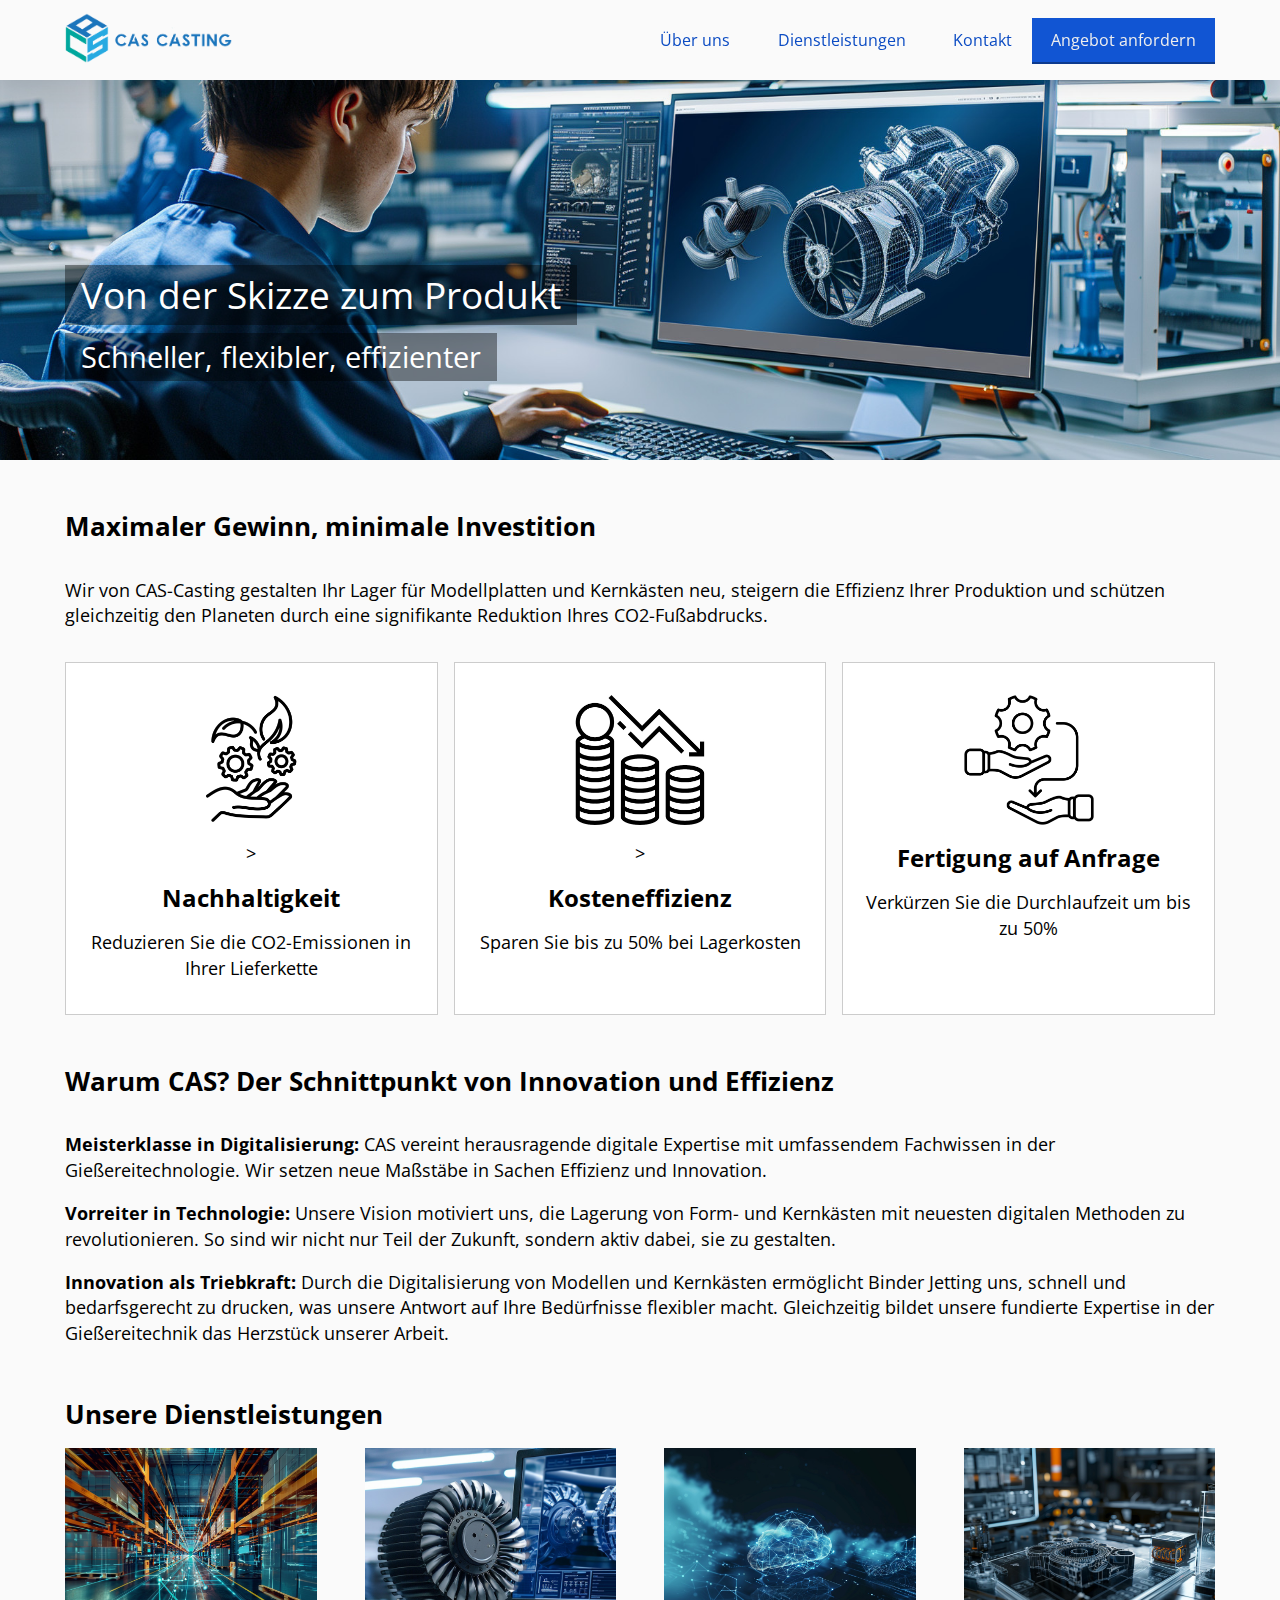
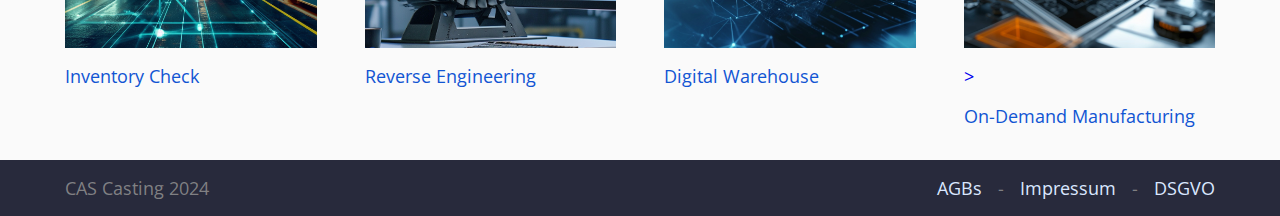
==== index.html @ ad03a225 "> entfernt, burger for mobile" ====
<!DOCTYPE html>
<html lang="de">

<head>

    <!-- SEO Optimierung-->

    <meta charset="UTF-8">
    <meta name="viewport" content="width=device-width, initial-scale=1.0">
    <title>CAS Casting: Digitale Gießerei & Konstruktionslösungen</title>
    <meta name="description"
        content="Revolutionieren Sie mit CAS Casting Ihre Produktion durch 3D-Sanddruck und Rapid Prototyping für effizientere und nachhaltigere Prozesse.">
    <meta name="keywords"
        content="Gießereikonstruktion, Prototypenguss, 3D-Sanddruck, Reverse Engineering, Rapid Prototyping, Formkasten, Kernkasten, nachhaltige Produktion, Effizienzsteigerung, CO2-Reduktion, Lageroptimierung, digitale Gießereilösungen, On-Demand Fertigung, additive Fertigung">
    <meta property="og:type" content="website">
    <meta property="og:url" content="https://www.cascasting.com">
    <meta property="og:title" content="CAS Casting: Revolutionieren Sie Ihre Produktionsprozesse">
    <meta property="og:description"
        content="Mit CAS Casting zur effizienteren und nachhaltigeren Produktion: Spezialisiert auf Gießereikonstruktion, Prototypenguss, 3D-Sanddruck und Reverse Engineering.">
    <meta property="og:image" content="https://cascasting.com/images/Startseite_komprimiert.jpg"
        alt="Ingenieur an einem Computer, der ein 3D-CAD-Modell eines Maschinenteils auf einem Bildschirm bearbeitet.">


    <!-- Weitere Meta-Tags und Links können hier eingefügt werden -->

    <meta charset="utf-8">
    <meta name="viewport" content="width=device-width, initial-scale=1">
    <link href="style.css" rel="stylesheet">
    <link href="https://fonts.googleapis.com/css?family=Open+Sans" rel="stylesheet">
    <script src="app.js"></script>
    <script src="https://www.google.com/recaptcha/api.js" async defer></script>
    <title>CAS Casting</title>
    <!-- Twitter card -->
    <meta content="@cascasting" name="twitter:creator">
    <meta content="@cascasting" name="twitter:site">
    <meta content="summary_large_image" name="twitter:card">
    <meta content="CAS Casting" name="twitter:title">
    <meta content="Von der Skizze zum Produkt - Schneller, flexibler, effizienter" name="twitter:description">
    <meta content="Von der Skizze zum Produkt - Schneller, flexibler, effizienter" name="twitter:image:alt">
    <meta content="/images/logo_nebeinander.png" alt="Logo von CAS Casting" name="twitter:image">
    <!-- Facebook card -->
    <meta content="/" property="og:url" />
    <meta content="website" property="og:type" />
    <meta content="CAS Casting" property="og:title" />
    <meta content="Von der Skizze zum Produkt - Schneller, flexibler, effizienter" property="og:description">
    <meta content="/images/logo_nebeinander.png" alt="Logo von CAS Casting" property="og:image" />
    <!-- Favicon -->
    <meta name="application-name" content="https://cascasting.com/">
    <meta name="mobile-web-app-capable" content="yes">
    <meta name="apple-mobile-web-app-capable" content="yes">
    <meta name="apple-mobile-web-app-title" content="https://cascasting.com/">
    <meta name="msapplication-TileColor" content="#ffffff">
    <meta name="theme-color" content="#ffffff">
    <meta name="apple-mobile-web-app-status-bar-style" content="#ffffff">
    <meta name="msapplication-config" content="favicon/browserconfig.xml?v=240316072026">
    <link rel="apple-touch-icon" sizes="57x57" href="favicon/apple-touch-icon-57x57.png?v=240316072026">
    <link rel="apple-touch-icon" sizes="60x60" href="favicon/apple-touch-icon-60x60.png?v=240316072026">
    <link rel="apple-touch-icon" sizes="72x72" href="favicon/apple-touch-icon-72x72.png?v=240316072026">
    <link rel="apple-touch-icon" sizes="76x76" href="favicon/apple-touch-icon-76x76.png?v=240316072026">
    <link rel="apple-touch-icon" sizes="114x114" href="favicon/apple-touch-icon-114x114.png?v=240316072026">
    <link rel="apple-touch-icon" sizes="120x120" href="favicon/apple-touch-icon-120x120.png?v=240316072026">
    <link rel="apple-touch-icon" sizes="144x144" href="favicon/apple-touch-icon-144x144.png?v=240316072026">
    <link rel="apple-touch-icon" sizes="152x152" href="favicon/apple-touch-icon-152x152.png?v=240316072026">
    <link rel="apple-touch-icon" sizes="180x180" href="favicon/apple-touch-icon-180x180.png?v=240316072026">
    <link rel="icon" type="image/png" href="favicon/android-chrome-36x36.png?v=240316072026" sizes="36x36">
    <link rel="icon" type="image/png" href="favicon/android-chrome-48x48.png?v=240316072026" sizes="48x48">
    <link rel="icon" type="image/png" href="favicon/android-chrome-72x72.png?v=240316072026" sizes="72x72">
    <link rel="icon" type="image/png" href="favicon/android-chrome-96x96.png?v=240316072026" sizes="96x96">
    <link rel="icon" type="image/png" href="favicon/android-chrome-144x144.png?v=240316072026" sizes="144x144">
    <link rel="icon" type="image/png" href="favicon/android-chrome-192x192.png?v=240316072026" sizes="192x192">
    <link rel="icon" type="image/png" href="favicon/favicon-16x16.png?v=240316072026" sizes="16x16">
    <link rel="icon" type="image/png" href="favicon/favicon-32x32.png?v=240316072026" sizes="32x32">
    <link rel="icon" type="image/png" href="favicon/favicon-96x96.png?v=240316072026" sizes="96x96">
    <link rel="shortcut icon" type="image/x-icon" href="favicon/favicon.ico?v=240316072026">
    <meta name="msapplication-TileImage" content="favicon/mstile-150x150.png?v=240316072026">
    <meta name="msapplication-square70x70logo" content="favicon/mstile-70x70.png?v=240316072026">
    <meta name="msapplication-square150x150logo" content="favicon/mstile-150x150.png?v=240316072026">
    <meta name="msapplication-wide310x150logo" content="favicon/mstile-310x150.png?v=240316072026">
    <meta name="msapplication-square310x310logo" content="favicon/mstile-310x310.png?v=240316072026">
    <link href="favicon/apple-touch-startup-image-320x460.png?v=240316072026"
        media="(device-width: 320px) and (device-height: 480px) and (-webkit-device-pixel-ratio: 1)"
        rel="apple-touch-startup-image">
    <link href="favicon/apple-touch-startup-image-640x920.png?v=240316072026"
        media="(device-width: 320px) and (device-height: 480px) and (-webkit-device-pixel-ratio: 2)"
        rel="apple-touch-startup-image">
    <link href="favicon/apple-touch-startup-image-640x1096.png?v=240316072026"
        media="(device-width: 320px) and (device-height: 568px) and (-webkit-device-pixel-ratio: 2)"
        rel="apple-touch-startup-image">
    <link href="favicon/apple-touch-startup-image-748x1024.png?v=240316072026"
        media="(device-width: 768px) and (device-height: 1024px) and (-webkit-device-pixel-ratio: 1) and (orientation: landscape)"
        rel="apple-touch-startup-image">
    <link href="favicon/apple-touch-startup-image-750x1024.png?v=240316072026" media="" rel="apple-touch-startup-image">
    <link href="favicon/apple-touch-startup-image-750x1294.png?v=240316072026"
        media="(device-width: 375px) and (device-height: 667px) and (-webkit-device-pixel-ratio: 2)"
        rel="apple-touch-startup-image">
    <link href="favicon/apple-touch-startup-image-768x1004.png?v=240316072026"
        media="(device-width: 768px) and (device-height: 1024px) and (-webkit-device-pixel-ratio: 1) and (orientation: portrait)"
        rel="apple-touch-startup-image">
    <link href="favicon/apple-touch-startup-image-1182x2208.png?v=240316072026"
        media="(device-width: 414px) and (device-height: 736px) and (-webkit-device-pixel-ratio: 3) and (orientation: landscape)"
        rel="apple-touch-startup-image">
    <link href="favicon/apple-touch-startup-image-1242x2148.png?v=240316072026"
        media="(device-width: 414px) and (device-height: 736px) and (-webkit-device-pixel-ratio: 3) and (orientation: portrait)"
        rel="apple-touch-startup-image">
    <link href="favicon/apple-touch-startup-image-1496x2048.png?v=240316072026"
        media="(device-width: 768px) and (device-height: 1024px) and (-webkit-device-pixel-ratio: 2) and (orientation: landscape)"
        rel="apple-touch-startup-image">
    <link href="favicon/apple-touch-startup-image-1536x2008.png?v=240316072026"
        media="(device-width: 768px) and (device-height: 1024px) and (-webkit-device-pixel-ratio: 2) and (orientation: portrait)"
        rel="apple-touch-startup-image">
    <link rel="manifest" href="favicon/manifest.json?v=240316072026" />


</head>

<body>

    <div class="topbar">
        <div class="navbar container">
            <a href="#start"><img src="images/logo_nebeinander.png" alt="Logo von CAS Casting" height="50" /></a>
            <div class="space"></div>
            <div class="desktop">
                <a href="#about">Über uns</a>
                <div class="dropdown-container">
                    <a href="#dienstleistungen">Dienstleistungen</a>
                    <div style="position: relative; width: 0; height: 0">
                        <div class="dropdown-content">
                            <a href="#supply-chain">Inventory Check</a>
                            <a href="#reverse-engineering">Reverse Engineering</a>
                            <a href="#warehouse">Digital Warehouse</a>
                            <a href="#ondemand">On Demand</a>
                            <a href="#service">Service</a>
                        </div>
                    </div>
                </div>
                <a href="#contact">Kontakt</a>
                <a href="#quote" class="inverse">Angebot anfordern</a>
            </div>
            <img id="navtoggle" src="images/menu.png" alt="Burger für Mobil">
        </div>
    </div>

    <div class="mobile open">
        <a href="#supply-chain">Inventory Check</a>
        <a href="#reverse-engineering">Reverse Engineering</a>
        <a href="#warehouse">Warehouse</a>
        <a href="#ondemand">On Demand</a>
        <a href="#service">Service</a>
        <a href="#about">Über uns</a>
        <a href="#contact">Kontakt</a>
        <a href="#quote">Angebot anfordern</a>
    </div>

    <div id="content"></div>

    <template id="start">

        <div class="header">
            <img src="images/Startseite_komprimiert.jpg"
                alt="Ingenieur an einem Computer, der ein 3D-CAD-Modell eines Maschinenteils auf einem Bildschirm bearbeitet.">
            <div class="headertext container">
                <div class="large">Von der Skizze zum Produkt</div>
                <div class="small">Schneller, flexibler, effizienter</div>
            </div>
        </div>

        <div class="content container">
            <h2>Maximaler Gewinn, minimale Investition</h2>

            <p>Wir von CAS-Casting gestalten Ihr Lager für Modellplatten und Kernkästen neu, steigern die Effizienz
                Ihrer Produktion und schützen gleichzeitig den Planeten durch eine signifikante Reduktion Ihres
                CO2-Fußabdrucks.</p>

            <div class="areas">
                <div>
                    <img src="images/nachhaltige-entwicklung.png"
                        alt="Icon für Nachhaltigkeit, Reduktion der CO2-Emissionen."> >
                    <div>Nachhaltigkeit</div>
                    <p>Reduzieren Sie die CO2-Emissionen in Ihrer Lieferkette</p>
                </div>
                <div>
                    <img src="images/die-ermassigung_komprimiert.jpg"
                        alt="Icon mit Münzstapeln und einem abwärtsgerichteten Pfeil, repräsentiert finanziellen Rückgang oder Kostenreduktion.">
                    >
                    <div>Kosteneffizienz</div>
                    <p>Sparen Sie bis zu 50% bei Lagerkosten</p>
                </div>
                <div>
                    <img src="images/teilen.png" alt="Icon für Fertigung auf Anfrage, 3D-Sanddruck.">
                    <div>Fertigung auf Anfrage</div>
                    <p>Verkürzen Sie die Durchlaufzeit um bis zu 50%</p>
                </div>
            </div>

            <h2>Warum CAS? Der Schnittpunkt von Innovation und Effizienz</h2>

            <p><b>Meisterklasse in Digitalisierung:</b> CAS vereint herausragende digitale Expertise mit umfassendem
                Fachwissen in der Gießereitechnologie. Wir setzen neue Maßstäbe in Sachen Effizienz und Innovation.</p>
            <p><b>Vorreiter in Technologie:</b> Unsere Vision motiviert uns, die Lagerung von Form- und Kernkästen mit
                neuesten digitalen Methoden zu revolutionieren. So sind wir nicht nur Teil der Zukunft, sondern aktiv
                dabei, sie zu gestalten.</p>
            <p><b>Innovation als Triebkraft:</b> Durch die Digitalisierung von Modellen und Kernkästen ermöglicht Binder
                Jetting uns, schnell und bedarfsgerecht zu drucken, was unsere Antwort auf Ihre Bedürfnisse flexibler
                macht. Gleichzeitig bildet unsere fundierte Expertise in der Gießereitechnik das Herzstück unserer
                Arbeit.
            </p>

            <h2>Unsere Dienstleistungen</h2>

            <div class="blocks">
                <a href="#supply-chain">
                    <img src="images/supplychain_komprimiert.jpg"
                        alt="Moderne Lagerhalle mit digitalen Netzwerkeffekten, die schnelle und effiziente Logistikprozesse darstellen.">
                    <div>Inventory Check</div>
                </a>
                <a href="#reverse-engineering">
                    <img src="images/REVERSEENGINEERING_komprimiert.jpg"
                        alt="Reverse Engineering, Ingenieur analysiert ein komplexes 3D-Modell eines Turbinenmotors auf einem Computerbildschirm.">
                    <div>Reverse Engineering</div>
                </a>
                <a href="#warehouse">
                    <img src="images/digitalwarehouse_komprimiert.jpg"
                        alt="Stilisierte Darstellung einer Cloud-Computing-Struktur mit digitalen Knotenpunkten und Verbindungen auf einem dunklen Hintergrund.">
                    <div>Digital Warehouse</div>
                </a>
                <a href="#ondemand">
                    <img src="images/ondemand-komprimiert.jpg"
                        alt="on demand, detaillierte 3D-Konstruktion von Maschinenteilen."> >
                    <div>On-Demand Manufacturing</div>
                </a>
            </div>
        </div>
    </template>

    <template id="supply-chain">
        <div class="header">
            <img src="images/supplychain_komprimiert.jpg"
                alt="Moderne Lagerhalle mit digitalen Netzwerkeffekten, die schnelle und effiziente Logistikprozesse darstellen.">
            >
            <div class="headertext container">
                <div class="large">Inventory Check</div>
                <div class="small">Reduzieren Sie Lagerkosten mit Digital Casting</div>
            </div>
        </div>

        <div class="content container sidepanel">
            <main>
                <h2>Bestandsaufnahme mit CAS Casting</h2>

                <p>
                    Beginnen Sie mit CAS Casting und machen Sie Ihr Lager mit einer gründlichen Prüfung von
                    Modellplatten und Kernkästen effizienter. Schauen Sie sich den Zustand Ihres Lagers an und finden
                    Sie heraus, welche Modellplatten wirklich gebraucht werden. Modelle, die selten bis nie genutzt
                    werden, sind ideal für die Digitalisierung. So sparen wir Lagerplatz, indem wir diese Informationen
                    digital abspeichern. Mit diesem Ansatz nutzen Sie Ihren Lagerraum optimal: Physischer Platz bleibt
                    für häufig genutzte Modelle, während alles andere digital verfügbar ist.
                </p>

                <p>Unsere Dienstleistungen beinhalten die Durchführung von Pilotprojekten zur Förderung der
                    Digitalisierung
                    und additiven Fertigung, technische Bewertungen und Wirtschaftlichkeitsanalysen von Ersatzteilen.
                    Entdecken Sie die Vorteile:</p>

                <ul>
                    <li><b>Effizienzsteigerung</b>: Optimieren Sie Ihre Lagerhaltung und reduzieren Sie Kosten.</li>
                    <li><b>Kostensenkung</b>: Erhalten Sie präzise Kontrolle über Bestände und Ressourcen.</li>
                    <li><b>Schnellere Markteinführung</b>: Profitieren Sie von bedarfsorientierter Produktion.</li>
                    <li><b>Informierte Entscheidungen</b>: Nutzen Sie eine solide Datengrundlage für Ihre Strategie.
                    </li>
                    <li><b>Höhere Produktqualität</b>: Verbessern Sie Ihre Produktionsverfahren.</li>
                    <li><b>Mehr Flexibilität</b>: Reagieren Sie effektiv auf Marktveränderungen.</li>
                    <li><b>Nachhaltigkeit</b>: Führen Sie Ihr Geschäft ressourceneffizienter.</li>
                </ul>

                <p>Mit CAS Casting an Ihrer Seite sind Sie bestens gerüstet, um Ihre Produktionsprozesse zu
                    modernisieren
                    und für die Herausforderungen der Zukunft vorbereitet zu sein.</p>
            </main>
            <aside>
                <h3>Unsere Dienstleistungen</h3>
                <div class="sidelinks">
                    <a href="#supply-chain">Inventory Check</a>
                    <a href="#reverse-engineering">Reverse Engineering</a>
                    <a href="#warehouse">Digital Warehouse</a>
                    <a href="#ondemand">On Demand Manufacturing</a>
                    <a href="#service">Service</a>
                </div>
            </aside>
        </div>
    </template>

    <template id="reverse-engineering">
        <div class="header">
            <img src="images/REVERSEENGINEERING_komprimiert.jpg"
                alt="Reverse Engineering, Ingenieur analysiert ein komplexes 3D-Modell eines Turbinenmotors auf einem Computerbildschirm.">
            >
            <div class="headertext container">
                <div class="large">Reverse Engineering</div>
                <div class="small">Revolution im Guss: Wo Innovation Form annimmt</div>
            </div>
        </div>

        <div class="content container sidepanel">
            <main>
                <h2>Rapid Prototyping und Reverse Engineering</h2>

                <p>Bei CAS Casting beschleunigen wir Ihre Produktentwicklung mit Rapid Prototyping. Unsere
                    fortschrittlichen
                    3D-Drucktechnologien verwandeln Ihre Ideen schnell in präzise Prototypen, um Designanpassungen zu
                    beschleunigen und Produkte schneller zur Marktreife zu bringen. Profitieren Sie von:</p>

                <ul>
                    <li><b>Schneller Umsetzung von 2D-Entwürfen in 3D-Modelle</b></li>
                    <li><b>Effizienter Designoptimierung durch schnelle Anpassungen</b></li>
                    <li><b>Kostensenkungen und verkürzten Entwicklungszyklen</b></li>
                </ul>

                <p>Mit unserem Reverse Engineering-Service digitalisieren und optimieren wir Ihre bestehenden Teile, um
                    deren Leistung zu verbessern. Wir erstellen digitale Zwillinge durch 3D-Scans und führen
                    Ingenieuranalysen durch, um die Produktqualität zu erhöhen. Unsere Services umfassen:</p>

                <ul>
                    <li><b>Digitale Rekonstruktion physischer Teile für Analyse und Produktion</b></li>
                    <li><b>Verbesserung mechanischer und funktioneller Eigenschaften Ihrer Produkte</b></li>
                </ul>

                <p>Neu integriert bei CAS Casting: Gießgerechte Konstruktion. Optimieren Sie Ihre Produkte für den
                    Gießprozess, um Material- und Produktionskosten zu senken und die Fertigungseffizienz zu steigern.
                    Unsere Expertise garantiert:</p>

                <ul>
                    <li><b>Designanpassungen für optimierte Gießbarkeit</b></li>
                    <li><b>Reduzierte Fehlerquoten und verbesserte Produktqualität</b></li>
                </ul>

                <p>CAS Casting vereint Rapid Prototyping, Reverse Engineering und gießgerechte Konstruktion, um Ihre
                    Entwicklungs- und Fertigungsprozesse zu optimieren. Wir unterstützen eine nachhaltigere Produktion
                    durch
                    Material- und Energieeinsparungen. Lassen Sie uns Ihre Produktentwicklung in die Zukunft führen.</p>
            </main>
            <aside>
                <h3>Unsere Dienstleistungen</h3>
                <div class="sidelinks">
                    <a href="#supply-chain">Inventory Check</a>
                    <a href="#reverse-engineering">Reverse Engineering</a>
                    <a href="#warehouse">Digital Warehouse</a>
                    <a href="#ondemand">On Demand Manufacturing</a>
                    <a href="#service">Service</a>
                </div>
            </aside>
        </div>
    </template>

    <template id="warehouse">
        <div class="header">
            <img src="images/digitalwarehouse_komprimiert.jpg"
                alt="Stilisierte Darstellung einer Cloud-Computing-Struktur mit digitalen Knotenpunkten und Verbindungen auf einem dunklen Hintergrund.">
            >
            <div class="headertext container">
                <div class="large">Digital Warehouse</div>
                <div class="small">Von Tradition zu Innovation</div>
            </div>
        </div>

        <div class="content container sidepanel">
            <main>
                <h2>Ihr digitales Lager mit CAS Casting: Einfach, sicher, zukunftsorientiert</h2>

                <p>Entdecken Sie das <b>Digital Warehouse</b> von CAS Casting - Ihr Schlüssel zu einem effizienten und
                    flexiblen
                    Ersatzteillager. Mit unserem digitalen Lager verwahren wir Ihre Daten und Dateien sicher und bieten
                    Ihnen sofortigen Zugriff auf alle Ihre Ersatzteile mit nur einem Klick. Bauen Sie Ihr digitales
                    Inventar
                    mit exakten 3D-Modellen jedes druckbaren Ersatzteils auf und seien Sie bereit für die Zukunft.
                </p>

                <h3>Reagieren Sie flexibel auf Marktveränderungen</h3>

                <p>Mit CAS Casting's digitalen Lagerlösungen passen Sie sich nahtlos an Marktveränderungen und
                    Kundenbedürfnisse an. Die Integration von Additiver Fertigung ermöglicht es Ihnen, Ersatzteile
                    bedarfsgerecht zu produzieren, wodurch Sie die Effizienz Ihres Supply-Chain-Managements steigern und
                    die
                    herkömmlichen Herausforderungen physischer Lager - wie hohe Kosten und Komplexität - überwinden.</p>

                <h3>Vorteile des digitalen Warehousing:</h3>

                <ul>
                    <li><b>Reduzierung physischer Lagerflächen</b>: Sparen Sie Platz und Kosten.</li>
                    <li><b>Vermeidung von Teilveralterung und Abfall</b>: Steigern Sie Ihre Effizienz und
                        Nachhaltigkeit.
                    </li>
                    <li><b>Kosten- und Zeitersparnis</b>: Beschleunigen Sie Ihre Lieferprozesse.</li>
                </ul>

                <p>Durch die Minimierung Ihrer Kohlenstoffemissionen trägt das digitale Warehousing von CAS Casting
                    nicht
                    nur zur Effizienzsteigerung bei, sondern unterstützt auch aktiv die Nachhaltigkeitsziele Ihres
                    Unternehmens. Machen Sie den Schritt in eine effiziente, flexible und umweltfreundliche Zukunft mit
                    CAS
                    Casting.</p>
            </main>
            <aside>
                <h3>Unsere Dienstleistungen</h3>
                <div class="sidelinks">
                    <a href="#supply-chain">Inventory Check</a>
                    <a href="#reverse-engineering">Reverse Engineering</a>
                    <a href="#warehouse">Digital Warehouse</a>
                    <a href="#ondemand">On Demand Manufacturing</a>
                    <a href="#service">Service</a>
                </div>
            </aside>
        </div>
    </template>

    <template id="ondemand">
        <div class="header">
            <img src="images/ondemand-komprimiert.jpg"
                alt="on demand, detaillierte 3D-Konstruktion von Maschinenteilen."> >
            <div class="headertext container">
                <div class="large">On Demand Manufacturing</div>
                <div class="small">Gieß die Zukunft neu - mit Digital Casting an Ihrer Seite</div>
            </div>
        </div>

        <div class="content container sidepanel">
            <main>
                <h2>On-Demand Fertigung: Ihre agile Produktionslösung mit CAS Casting</h2>

                <p>Mit CAS Casting erleben Sie, wie additive Fertigung <i>(engl.: additive manufacturing, AM) </i>
                    Herstellung individueller Lösungen direkt aus digitalen 3D-Modellen revolutioniert. Diese
                    Technologie minimiert Lagerkosten und Materialabfall, indem genau nach Bedarf produziert wird. AM
                    ermöglicht nicht nur die schnelle Entwicklung von Prototypen, sondern auch die Umsetzung komplexer
                    Designs, die mit traditionellen Methoden nicht möglich wären. Zudem fördert die lokale Produktion
                    eine schnelle Markteinführung und unterstützt die Reduzierung des CO2-Fußabdrucks.</p>

                <h3>Erweitern Sie Ihre Möglichkeiten mit 3D-Sanddruck (Binder Jetting)</h3>

                <p>Nutzen Sie 3D-Sanddruck für noch mehr Flexibilität und Präzision in der Herstellung von Gussformen
                    und
                    Kernstücken. Diese Technologien bieten herausragende Möglichkeiten für die Produktion komplexer
                    Designs
                    ohne die Einschränkungen konventioneller Verfahren.</p>

                <h3>Optimieren Sie Ihre Produktion mit digitaler Präzision</h3>

                <p>Profitieren Sie von unserem digitalen Lager, um Ihre Designs sicher zu speichern und nur bei Bedarf
                    zu
                    produzieren. Unser Expertenteam unterstützt Sie von der Konzeption bis zum fertigen Produkt, wobei
                    unsere Plattform und unser Produktionsnetzwerk eine effiziente und umweltschonende Herstellung
                    gewährleisten.</p>

                <p>CAS Casting bringt Ihre Produktion mit On-Demand Fertigung und 3D-Sanddruck auf das nächste Level.
                    Treiben Sie Ihr Unternehmen voran mit unserer Expertise in effizienter und nachhaltiger Fertigung.
                </p>
            </main>
            <aside>
                <h3>Unsere Dienstleistungen</h3>
                <div class="sidelinks">
                    <a href="#supply-chain">Inventory Check</a>
                    <a href="#reverse-engineering">Reverse Engineering</a>
                    <a href="#warehouse">Digital Warehouse</a>
                    <a href="#ondemand">On Demand Manufacturing</a>
                    <a href="#service">Service</a>
                </div>
            </aside>
        </div>
    </template>

    <template id="service">
        <div class="header">
            <img src="images/ondemand-komprimiert.jpg"
                alt="on demand, detaillierte 3D-Konstruktion von Maschinenteilen."> >
            <div class="headertext container">
                <div class="large">Service</div>
                <div class="small">Gieß die Zukunft neu - mit Digital Casting an Ihrer Seite</div>
            </div>
        </div>

        <div class="content container sidepanel">
            <main>
                <h2>Service: Beschleunigen Sie Ihre Produktentwicklung mit CAS Casting</h2>

                <p>Nutzen Sie die fortschrittlichen Prototypenguss-Services von CAS Casting, um Ihre Produktentwicklung
                    zu revolutionieren. Unser umfassendes Angebot umfasst gießgerechte Konstruktion, 3D-Druck mit Binder
                    Jetting, Guss in allen Metallen sowie präzise Nachbearbeitung. Profitieren Sie von schnelleren
                    Entwicklungszeiten und der Möglichkeit, komplexe Designs effizient und kosteneffektiv zu
                    realisieren. Mit unserer Expertise in der additiven Fertigung und starken Partnerschaften bieten wir
                    Qualität und Flexibilität für Ihre spezifischen Bedürfnisse. Starten Sie mit CAS Casting in eine
                    neue Ära der Produktentwicklung.
                </p>

                <h2>Effiziente Gussteilbeschaffung mit CAS Casting</h2>

                <p>CAS Casting optimiert Ihre Gussteilbeschaffung mit maßgeschneiderten Lösungen und modernster
                    Technologie. Durch die Zusammenarbeit mit führenden Partnergießereien bieten wir eine schnelle und
                    flexible Produktion von Gussteilen in allen Metallen. Wir begleiten Sie von der Konzeption bis zum
                    fertigen Teil, garantieren höchste Qualität und Effizienz. Vertrauen Sie auf unsere Expertise für
                    eine reibungslose Beschaffung.
                </p>

            </main>
            <aside>
                <h3>Unsere Dienstleistungen</h3>
                <div class="sidelinks">
                    <a href="#supply-chain">Inventory Check</a>
                    <a href="#reverse-engineering">Reverse Engineering</a>
                    <a href="#warehouse">Digital Warehouse</a>
                    <a href="#ondemand">On Demand Manufacturing</a>
                    <a href="#service">Service</a>
                </div>
            </aside>
        </div>
    </template>

    <template id="about">
        <div class="header">
            <img src="images/back1_komprimiert.jpg"
                alt="Eine Reihe von detailliert dargestellten Maschinenteilen und technischen Zeichnungen, die auf einer hellen Oberfläche verteilt sind.">
            <div class="headertext container">
                <div class="large">Über uns</div>
                <div class="small">Gemeinsam für eine erfolgreiche Gießereiindustrie</div>
            </div>
        </div>

        <div class="content container">

            <h2>Willkommen bei CAS Casting</h2>

            <h3>Ihr Partner für digitale Gießerei- und Konstruktionslösungen</h3>

            <p>Bei CAS Casting kombinieren wir bewährte Traditionen mit modernsten Technologien, um Ihre
                Produktionsprozesse zu revolutionieren. Entdecken Sie, wie unsere innovativen Dienstleistungen wie
                Reverse Engineering, Digital Warehouse und On-Demand Manufacturing Ihr Unternehmen zukunftsfähig machen.
            </p>

            <h3>Innovation und Effizienz</h3>

            <p>Dank unserer tiefgehenden Gießerei Branchenkenntnisse bieten wir maßgeschneiderte Lösungen, die auf Ihre
                spezifischen Bedürfnisse zugeschnitten sind. Wir verbessern und sichern Ihre Fertigungsprozesse für die
                Zukunft, maximieren Ihre Produktionseffizienz und verkürzen Fertigungszeiten deutlich.</p>

            <h3>Flexibilität in einem dynamischen Markt</h3>

            <p>Die schnelle Anpassung an Marktveränderungen ist entscheidend. CAS Casting hilft Ihnen dabei, durch den
                Einsatz fortschrittlicher Technologien Ihre Lagerhaltung zu optimieren und flexibel auf Marktbedürfnisse
                zu reagieren.</p>

            <h3>Unser Engagement</h3>

            <p>Ihre Zufriedenheit steht bei uns an erster Stelle. Wir arbeiten eng mit Ihnen zusammen, um die
                Erwartungen
                mit unserem erfahrenen Team von Ingenieuren und Technologieexperten zu übertreffen.</p>

            <h3>Zusammen in die Zukunft</h3>

            <p>Kontaktieren Sie CAS Casting, um zu erfahren, wie wir Ihre Produktionsprozesse transformieren können. Wir
                sind bereit, mit Ihnen die Herausforderungen von morgen anzugehen und gemeinsam eine erfolgreiche
                Zukunft zu gestalten.</p>
        </div>
    </template>

    <template id="terms">
        <div class="header">
            <img src="images/impressum_komprimiert.jpg"
                alt="Computerbildschirm mit technischen Zeichnungen in einer industriellen Werkstattumgebung mit sichtbaren Werkzeugen und Ausrüstungen.">
            >
        </div>

        <div class="content container">
            <h2>Allgemeine Geschäftsbedingungen</h2>

            <h3>Haftungshinweis</h3>

            <p>Trotz sorgfältiger inhaltlicher Kontrolle übernehme ich keine Haftung für die Inhalte externer Links. Für
                den Inhalt der verlinkten Seiten sind ausschließlich deren Betreiber verantwortlich.</p>

            <h3>Urheberrechte</h3>

            <p>
                Die Inhalte der Website unterliegen dem Urheberrecht und dürfen nicht ohne vorherige schriftliche
                Zustimmung
                weder als Ganzes noch in Teilen verbreitet, verändert oder kopiert werden. Die auf dieser Website
                eingebundenen Bilder dürfen nicht ohne vorherige schriftliche Zustimmung verwendet werden. Kopien oder
                Downloads sind nur für den privaten, nicht kommerziellen Gebrauch gestattet. Auf der Website enthaltene
                Bilder oder Inhalte unterliegen teilweise den Urheberrechten Dritter. Diese werden beachtet. Sofern Sie
                trotzdem auf eine Urheberrechtsverletzung aufmerksam werden, bitte wir um eine entsprechende Info. Wir
                werden diese umgehend prüfen und die Inhalte entfernen.</p>
        </div>
    </template>

    <template id="imprint">
        <div class="header">
            <img src="images/impressum_komprimiert.jpg"
                alt="Computerbildschirm mit technischen Zeichnungen in einer industriellen Werkstattumgebung mit sichtbaren Werkzeugen und Ausrüstungen.">
            >
        </div>

        <div class="content container">
            <h2>Impressum</h2>

            <p>CAS Casting UG (haftungsbeschränkt)<br>
                Kirchplatz 5<br>
                86937 Scheuring<br>
                Tel: <img src="images/telefonnummer.png" style="height: 1.3rem;"><br>
                E-Mail: <img src="images/Email_zugeschnitten.png" style="height: 1.3rem;"><br>
                Geschäftsführer: Eray Atak, Simon Sperber<br>
                UstID: - beantragt -<br>
                Handelsregister-Nummer: HRB 39695<br>
                Gericht: Amtsgericht Augsburg</p>


            <h3>Haftungshinweis</h3>

            <p>Trotz sorgfältiger inhaltlicher Kontrolle übernehme ich keine Haftung für die Inhalte externer Links. Für
                den Inhalt der verlinkten Seiten sind ausschließlich deren Betreiber verantwortlich.</p>

            <h3>Urheberrechte</h3>

            <p>
                Die Inhalte der Website unterliegen dem Urheberrecht und dürfen nicht ohne vorherige schriftliche
                Zustimmung
                weder als Ganzes noch in Teilen verbreitet, verändert oder kopiert werden. Die auf dieser Website
                eingebundenen Bilder dürfen nicht ohne vorherige schriftliche Zustimmung verwendet werden. Kopien oder
                Downloads sind nur für den privaten, nicht kommerziellen Gebrauch gestattet. Auf der Website enthaltene
                Bilder oder Inhalte unterliegen teilweise den Urheberrechten Dritter. Diese werden beachtet. Sofern Sie
                trotzdem auf eine Urheberrechtsverletzung aufmerksam werden, bitte wir um eine entsprechende Info. Wir
                werden diese umgehend prüfen und die Inhalte entfernen.</p>

            <p>Fotoquellen: midjourney.com</p>
        </div>
    </template>

    <template id="data-protection">
        <div class="header">
            <img src="images/datenschutz_komprimiert.jpg"
                alt="Digitales Schloss mit Cyber-Code-Struktur im Vordergrund und Serverraum im Hintergrund, symbolisiert Cyber-Sicherheit und Datenverschlüsselung.">
            >
        </div>

        <div class="content container">
            <h2>Datenschutz</h2>
            <div class="elementor-widget-container">
                <p>Verantwortlicher für die Datenverarbeitung ist: CAS Casting UG (haftungsbeschränkt), Kirchplatz 5,
                    86937 Scheuring, E-Mail: <img src="images/Email_zugeschnitten.png" style="height: 1.4rem;">,
                    Geschäftsführer: Eray Atak,
                    Simon Sperber.</p>
                <p>Wir freuen uns über Ihr Interesse an unserem Online-Shop. Der Schutz Ihrer Privatsphäre ist für uns
                    sehr wichtig. Nachstehend informieren wir Sie ausführlich über den Umgang mit Ihren Daten.</p>
                <p><b>1. Zugriffsdaten und Hosting</b><br>Sie können unsere Webseiten besuchen, ohne Angaben
                    zu Ihrer Person zu machen. Bei jedem Aufruf einer Webseite speichert der Webserver lediglich
                    automatisch ein sogenanntes Server-Logfile, das z.B. den Namen der angeforderten Datei, Ihre
                    IP-Adresse, Datum und Uhrzeit des Abrufs, übertragene Datenmenge und den anfragenden Provider
                    (Zugriffsdaten) enthält und den Abruf dokumentiert. Diese Zugriffsdaten werden ausschließlich zum
                    Zwecke der Sicherstellung eines störungsfreien Betriebs der Seite sowie der Verbesserung unseres
                    Angebots ausgewertet. Dies dient der Wahrung unserer im Rahmen einer Interessensabwägung
                    überwiegenden berechtigten Interessen an einer korrekten Darstellung unseres Angebots gemäß Art. 6
                    Abs. 1 S. 1 lit. f DSGVO. Alle Zugriffsdaten werden spätestens einen Monat nach Ende Ihres
                    Seitenbesuchs gelöscht.</p>
                <p><b>Hosting</b><br>Die Dienste zum Hosting und zur Darstellung der Webseite werden teilweise
                    durch unsere Dienstleister im Rahmen einer Verarbeitung in unserem Auftrag erbracht. Soweit im
                    Rahmen der vorliegenden Datenschutzerklärung nichts anderes erläutert wird, werden alle
                    Zugriffsdaten sowie alle Daten, die in dafür vorgesehenen Formularen auf dieser Webseite erhoben
                    werden, auf ihren Servern verarbeitet. Bei Fragen zu unseren Dienstleistern und der Grundlage
                    unserer Zusammenarbeit mit ihnen wenden Sie sich bitte an die in dieser Datenschutzerklärung
                    beschriebenen Kontaktmöglichkeit.</p>
                <p><b>2. Datenverarbeitung zur Vertragsabwicklung und zur Kontaktaufnahme</b></p>
                <p><b>2.1 Datenverarbeitung zur Vertragsabwicklung</b><br>Zum Zwecke der Vertragsabwicklung
                    (inkl. Anfragen zu und Abwicklung von ggf. bestehenden Gewährleistungs- und
                    Leistungsstörungsansprüchen sowie etwaiger gesetzlicher Aktualisierungspflichten) gemäß Art. 6 Abs.
                    1 S. 1 lit. b DSGVO erheben wir personenbezogene Daten, wenn Sie uns diese im Rahmen Ihrer
                    Bestellung freiwillig mitteilen. Pflichtfelder werden als solche gekennzeichnet, da wir in diesen
                    Fällen die Daten zwingend zur Vertragsabwicklung benötigen und wir ohne deren Angabe die Bestellung
                    nicht versenden können. Welche Daten erhoben werden, ist aus den jeweiligen Eingabeformularen
                    ersichtlich. Weitere Informationen zu der Verarbeitung Ihrer Daten, insbesondere zu der Weitergabe
                    an unsere Dienstleister zum Zwecke der Bestellungs-, Zahlungs- und Versandabwicklung, finden Sie in
                    den nachfolgenden Abschnitten dieser Datenschutzerklärung. Nach vollständiger Abwicklung des
                    Vertrages werden Ihre Daten für die weitere Verarbeitung eingeschränkt und nach Ablauf der steuer-
                    und handelsrechtlichen Aufbewahrungsfristen gemäß Art. 6 Abs. 1 S. 1 lit. c DSGVO gelöscht, sofern
                    Sie nicht ausdrücklich in eine weitere Nutzung Ihrer Daten gemäß Art. 6 Abs. 1 S. 1 lit. a DSGVO
                    eingewilligt haben oder wir uns eine darüber hinausgehende Datenverwendung vorbehalten, die
                    gesetzlich erlaubt ist und über die wir Sie in dieser Erklärung informieren.</p>
                <p><b>2.2 Kundenkonto</b><br>Soweit Sie hierzu Ihre Einwilligung nach Art. 6 Abs. 1 S. 1 lit.
                    a DSGVO erteilt haben, indem Sie sich für die Eröffnung eines Kundenkontos entscheiden, verwenden
                    wir Ihre Daten zum Zwecke der Kundenkontoeröffnung sowie zur Speicherung Ihrer Daten für weitere
                    zukünftige Bestellungen auf unserer Webseite. Die Löschung Ihres Kundenkontos ist jederzeit möglich
                    und kann entweder durch eine Nachricht an die in dieser Datenschutzerklärung beschriebene
                    Kontaktmöglichkeit oder über eine dafür vorgesehene Funktion im Kundenkonto erfolgen. Nach Löschung
                    Ihres Kundenkontos werden Ihre Daten gelöscht, sofern Sie nicht ausdrücklich in eine weitere Nutzung
                    Ihrer Daten gemäß Art. 6 Abs. 1 S. 1 lit. a DSGVO eingewilligt haben oder wir uns eine darüber
                    hinausgehende Datenverwendung vorbehalten, die gesetzlich erlaubt ist und über die wir Sie in dieser
                    Erklärung informieren.</p>
                <p><b>2.3 Kontaktaufnahme</b><br>Im Rahmen der Kundenkommunikation erheben wir zur Bearbeitung
                    Ihrer Anfragen gemäß Art. 6 Abs. 1 S. 1 lit. b DSGVO personenbezogene Daten, wenn Sie uns diese bei
                    einer Kontaktaufnahme mit uns (z.B. per Kontaktformular oder E-Mail) freiwillig mitteilen.
                    Pflichtfelder werden als solche gekennzeichnet, da wir in diesen Fällen die Daten zwingend zur
                    Bearbeitung Ihrer Kontaktaufnahme benötigen. Welche Daten erhoben werden, ist aus den jeweiligen
                    Eingabeformularen ersichtlich. Nach vollständiger Bearbeitung Ihrer Anfrage werden Ihre Daten
                    gelöscht, sofern Sie nicht ausdrücklich in eine weitere Nutzung Ihrer Daten gemäß Art. 6 Abs. 1 S. 1
                    lit. a DSGVO eingewilligt haben oder wir uns eine darüber hinausgehende Datenverwendung vorbehalten,
                    die gesetzlich erlaubt ist und über die wir Sie in dieser Erklärung informieren.</p>
                <p><b>3. Datenverarbeitung zum Zwecke der Versandabwicklung</b><br>Zur Vertragserfüllung gemäß
                    Art. 6 Abs. 1 S. 1 lit. b DSGVO geben wir Ihre Daten an den mit der Lieferung beauftragten
                    Versanddienstleister weiter, soweit dies zur Lieferung bestellter Waren erforderlich
                    ist.<br>Entsprechendes gilt für die Datenweitergabe an unsere Hersteller bzw. Großhändler in den
                    Fällen, in denen sie den Versand für uns übernehmen (Streckengeschäft). Diese gelten als
                    Versanddienstleister im Sinne der vorliegenden Datenschutzerklärung.</p>
                <p>Datenweitergabe an Versanddienstleister zum Zwecke der Versandankündigung<br>Sofern Sie uns hierzu
                    während oder nach Ihrer Bestellung Ihre ausdrückliche Einwilligung erteilt haben, geben wir aufgrund
                    dieser gemäß Art. 6 Abs. 1 S. 1 lit. a DSGVO Ihre E-Mail-Adresse an den ausgewählten
                    Versanddienstleister weiter, damit dieser vor Zustellung zum Zwecke der Lieferungsankündigung bzw.
                    -abstimmung Kontakt mit Ihnen aufnehmen kann. Die Einwilligung kann jederzeit durch eine Nachricht
                    an die in dieser Datenschutzerklärung beschriebene Kontaktmöglichkeit oder direkt gegenüber dem
                    Versanddienstleister unter im Folgenden aufgeführten Kontaktadresse widerrufen werden. Nach Widerruf
                    löschen wir Ihre hierfür angegebenen Daten, soweit Sie nicht ausdrücklich in eine weitere Nutzung
                    Ihrer Daten eingewilligt haben oder wir uns eine darüber hinausgehende Datenverwendung vorbehalten,
                    die gesetzlich erlaubt ist und über die wir Sie in dieser Erklärung informieren.</p>
                <p><b>4. Datenverarbeitung zur Zahlungsabwicklung</b><br>Bei der Abwicklung von Zahlungen in
                    unserem Online-Shop arbeiten wir mit diesen Partnern zusammen: technische Dienstleister,
                    Kreditinstitute, Zahlungsdienstleister.</p>
                <p><b>4.1 Datenverarbeitung zur Transaktionsabwicklung</b><br>Je nach ausgewählter Zahlungsart
                    geben wir die für die Abwicklung der Zahlungstransaktion notwendigen Daten an unsere technischen
                    Dienstleister, die im Rahmen einer Auftragsverarbeitung für uns tätig sind, oder an die beauftragten
                    Kreditinstitute oder an den ausgewählten Zahlungsdienstleister weiter, soweit dies zur Abwicklung
                    der Zahlung erforderlich ist. Dies dient der Vertragserfüllung gemäß Art. 6 Abs. 1 S. 1 lit. b
                    DSGVO. Zum Teil erheben die Zahlungsdienstleister die für die Abwicklung der Zahlung erforderlichen
                    Daten selbst, z.B. auf ihrer eigenen Webseite oder über eine technische Einbindung im
                    Bestellprozess. Es gilt insoweit die Datenschutzerklärung des jeweiligen Zahlungsdienstleisters. Bei
                    Fragen zu unseren Partnern für die Zahlungsabwicklung und der Grundlage unserer Zusammenarbeit mit
                    ihnen wenden Sie sich bitte an die in dieser Datenschutzerklärung beschriebenen Kontaktmöglichkeit.
                </p>
                <p><b>4.2 Datenverarbeitung zum Zwecke der Betrugsprävention und der Optimierung unserer
                        Zahlungsprozesse</b><br>Gegebenenfalls geben wir unseren Dienstleistern weitere Daten, die
                    sie zusammen mit den für die Abwicklung der Zahlung notwendigen Daten als unsere Auftragsverarbeiter
                    zum Zwecke der Betrugsprävention und der Optimierung unserer Zahlungsprozesse (z.B.
                    Rechnungsstellung, Abwicklung von angefochtenen Zahlungen, Unterstützung der Buchhaltung) verwenden.
                    Dies dient gemäß Art. 6 Abs. 1 S. 1 lit. f DSGVO der Wahrung unserer im Rahmen einer
                    Interessensabwägung überwiegenden berechtigten Interessen an unserer Absicherung gegen Betrug bzw.
                    an einem effizienten Zahlungsmanagement.</p>
                <p><b>5. Cookies und weitere Technologien</b><br>Allgemeine Informationen<br>Um den Besuch
                    unserer Webseite attraktiv zu gestalten und die Nutzung bestimmter Funktionen zu ermöglichen,
                    verwenden wir auf verschiedenen Seiten Technologien einschließlich sogenannter Cookies. Cookies sind
                    kleine Textdateien, die automatisch auf Ihrem Endgerät gespeichert werden. Einige der von uns
                    verwendeten Cookies werden nach Ende der Browser-Sitzung, also nach Schließen Ihres Browsers, wieder
                    gelöscht (sog. Sitzungs-Cookies). Andere Cookies verbleiben auf Ihrem Endgerät und ermöglichen uns,
                    Ihren Browser beim nächsten Besuch wiederzuerkennen (persistente Cookies). Schutz der Privatsphäre
                    bei Endgeräten Bei Nutzung unseres Online-Angebots setzen wir unbedingt notwendige Technologien ein,
                    um den ausdrücklich gewünschten Telemediendienst zur Verfügung stellen zu können. Die Speicherung
                    von Informationen in Ihrem Endgerät oder der Zugriff auf Informationen, die bereits in Ihrem
                    Endgerät gespeichert sind, bedürfen insoweit keiner Einwilligung.</p>
                <p>Bei nicht unbedingt erforderlichen Funktionen bedarf die Speicherung von Informationen in Ihrem
                    Endgerät oder der Zugriff auf Informationen, die bereits in Ihrem Endgerät gespeichert sind, Ihrer
                    Einwilligung. Wir weisen Sie darauf hin, dass bei Nichterteilung der Einwilligung ggf. Teile der
                    Webseite nicht uneingeschränkt nutzbar sein können. Ihre etwaig erteilten Einwilligungen bleiben
                    solange bestehen, bis Sie die jeweiligen Einstellungen in Ihrem Endgerät anpassen oder zurücksetzen.
                </p>
                <p>Etwaig nachgelagerte Datenverarbeitung durch Cookies und weitere Technologien Wir verwenden solche
                    Technologien, die für die Nutzung bestimmter Funktionen unserer Webseite (z.B. Warenkorbfunktion)
                    zwingend erforderlich sind. Durch diese Technologien werden IP-Adresse, Zeitpunkt des Besuchs,
                    Geräte- und Browser-Informationen sowie Informationen zu Ihrer Nutzung unserer Webseite (z. B.
                    Informationen zum Inhalt des Warenkorbs) erhoben und verarbeitet. Dies dient im Rahmen einer
                    Interessensabwägung überwiegenden berechtigten Interessen an einer optimierten Darstellung unseres
                    Angebots gemäß Art. 6 Abs. 1 S. 1 lit. f DSGVO.</p>
                <p>Zudem verwenden wir Technologien zur Erfüllung der rechtlichen Verpflichtungen, denen wir unterliegen
                    (z.B. um Einwilligungen in die Verarbeitung Ihrer personenbezogenen Daten nachweisen zu können)
                    sowie zu Webanalyse und Online-Marketing. Weitere Informationen hierzu einschließlich der jeweiligen
                    Rechtsgrundlage für die Datenverarbeitung finden Sie in den nachfolgenden Abschnitten dieser
                    Datenschutzerklärung.</p>
                <p>Die Cookie-Einstellungen für Ihren Browser finden Sie unter den folgenden Links: Microsoft Edge™ /
                    Safari™ / Chrome™ / Firefox™ / Opera™</p>
                <p>Soweit Sie in die Verwendung der Technologien gemäß Art. 6 Abs. 1 S. 1 lit. a DSGVO eingewilligt
                    haben, können Sie Ihre Einwilligung jederzeit widerrufen durch eine Nachricht an die in der
                    Datenschutzerklärung beschriebenen Kontaktmöglichkeit.</p>
                <p><b>6. Einsatz von Cookies und anderen Technologien</b><br>Soweit Sie hierzu Ihre
                    Einwilligung nach Art. 6 Abs. 1 S. 1 lit. a DSGVO erteilt haben, verwenden wir auf unserer Webseite
                    die nachfolgenden Cookies und andere Technologien von Drittanbietern. Nach Zweckfortfall und Ende
                    des Einsatzes der jeweiligen Technologie durch uns werden die in diesem Zusammenhang erhobenen Daten
                    gelöscht. Sie können Ihre Einwilligung jederzeit mit Wirkung für die Zukunft widerrufen. Weitere
                    Informationen zu Ihren Widerrufsmöglichkeiten finden Sie in dem Abschnitt „Cookies und weitere
                    Technologien“. Weitere Informationen einschließlich der Grundlage unserer Zusammenarbeit mit den
                    einzelnen Anbietern finden Sie bei den einzelnen Technologien. Bei Fragen zu den Anbietern und der
                    Grundlage unserer Zusammenarbeit mit ihnen wenden Sie sich bitte an die in dieser
                    Datenschutzerklärung beschriebenen Kontaktmöglichkeit.</p>
                <p><b>7. Integration des Trusted Shops Trustbadges/ sonstiger Widgets</b><br>Sofern Sie hierzu
                    Ihre Einwilligung gem. Art. 6 Abs. 1 S. 1 lit. a DSGVO erteilt haben, sind auf dieser Webseite
                    Trusted Shops Widgets zur Anzeige der Trusted Shops Leistungen (z. B. Gütesiegel, gesammelte
                    Bewertungen) sowie zum Angebot der Trusted Shops Produkte für Käufer nach einer Bestellung
                    eingebunden.</p>
                <p>Das Trustbadge und die damit beworbenen Dienste sind ein Angebot der Trusted Shops AG, Subbelrather
                    Str. 15C, 50823 Köln („Trusted Shops“), mit der wir gemeinsam nach Art. 26 DSGVO
                    datenschutzrechtlich Verantwortlicher sind. Wir informieren Sie im Rahmen dieser Datenschutzhinweise
                    im Folgenden über die wesentlichen Vertragsinhalte nach Art. 26 Abs. 2 DSGVO.</p>
                <p>Im Rahmen der zwischen uns und der Trusted Shops AG bestehenden gemeinsamen Verantwortlichkeit wenden
                    Sie sich bei Datenschutzfragen und zur Geltendmachung Ihrer Rechte bitte bevorzugt an die Trusted
                    Shops unter Nutzung der in den Datenschutzinformationen angegebenen Kontaktmöglichkeiten. Unabhängig
                    davon können Sie sich aber immer an den Verantwortlichen Ihrer Wahl wenden. Ihre Anfrage wird dann,
                    falls erforderlich, zur Beantwortung an den weiteren Verantwortlichen weitergegeben.</p>
                <p><b>7.1 Datenverarbeitung bei Einbindung des Trustbadges/ sonstiger Widgets</b><br>Das
                    Trustbadge wird durch einen US-amerikanischen CDN-Anbieter (Content-Delivery-Network) zur Verfügung
                    gestellt. Ein angemessenes Datenschutzniveau ist durch Standarddatenschutzklauseln und weitere
                    vertragliche Maßnahmen sichergestellt.</p>
                <p>Bei Aufruf des Trustbadges speichert der Webserver automatisch ein sogenanntes Server-Logfile, das
                    auch Ihre IP-Adresse, Datum und Uhrzeit des Abrufs, übertragene Datenmenge und den anfragenden
                    Provider (Zugriffsdaten) enthält und den Abruf dokumentiert. Die IP-Adresse wird unmittelbar nach
                    der Erhebung anonymisiert, sodass die gespeicherten Daten Ihrer Person nicht zugeordnet werden
                    können. Die anonymisierten Daten werden insbesondere für statistische Zwecke und zur Fehleranalyse
                    genutzt.</p>
                <p><b>7.2 Datenverarbeitung nach Bestellabschluss</b><br>Sofern Sie Ihre Einwilligung erteilt
                    haben, greift das Trustbadge nach Bestellabschluss auf in Ihrer Endeinrichtung gespeicherte
                    Bestellinformationen (Bestellsumme, Bestellnummer, ggf. gekauftes Produkt) sowie E-Mailadresse zu
                    und Ihre E-Mail-Adresse wird per kryptologischer Einwegfunktion gehasht. Der Hash-Wert wird
                    anschließend mit den Bestellinformationen gem. Art. 6 Abs. 1 S. 1 lit. a DSGVO an Trusted Shops
                    übermittelt. Dies dient der Überprüfung, ob Sie bereits für Dienste von Trusted Shops registriert
                    sind. Ist dies der Fall, so erfolgt die weitere Verarbeitung gemäß der zwischen Ihnen und Trusted
                    Shops getroffenen vertraglichen Vereinbarung. Sofern Sie noch nicht für die Services registriert
                    sind oder Ihre Einwilligung zur automatischen Erkennung über das Trustbadge nicht erteilen, erhalten
                    Sie im Anschluss die Möglichkeit, sich manuell für die Nutzung der Services zu registrieren bzw. die
                    Absicherung im Rahmen Ihres ggf. bereits bestehenden Nutzungsvertrages abzuschließen.<br>Das
                    Trustbadge greift zu diesem Zwecke nach Abschluss Ihrer Bestellung auf folgende Informationen zu,
                    die in der von Ihnen verwendeten Endeinrichtung gespeichert sind: Bestellsumme, Bestellnummer und
                    E-Mail-Adresse. Dies ist erforderlich, damit wir Ihnen den Käuferschutz anbieten können. Eine
                    Übermittlung der Daten an Trusted Shops erfolgt erst, wenn Sie sich aktiv für den Abschluss des
                    Käuferschutzes durch Klick auf den entsprechend bezeichneten Button in der sogenannten Trustcard
                    entscheiden. Sofern Sie sich für die Nutzung der Services entscheiden, richtet sich die weitere
                    Verarbeitung nach der vertraglichen Vereinbarung mit Trusted Shops gem. Art. 6 Abs. 1 lit. b DSGVO,
                    um Ihre Registrierung für den Käuferschutz abschließen und die Bestellung absichern zu können sowie
                    Ihnen ggf. im Anschluss Bewertungseinladungen per E-Mail zusenden zu können.<br>Trusted Shops setzt
                    Dienstleister in den Bereichen Hosting, Monitoring und Logging ein. Rechtsgrundlage ist Art. 6 Abs.
                    1 lit. f DSGVO zum Zwecke der Sicherstellung eines störungsfreien Betriebs. Dabei kann eine
                    Verarbeitung in Drittländern (USA und Israel) stattfinden. Ein angemessenes Datenschutzniveau ist im
                    Falle der USA durch Standarddatenschutzklauseln und weitere vertragliche Maßnahmen sowie im Falle
                    von Israel durch einen Angemessenheitsbeschluss sichergestellt. Weitere Informationen erhalten Sie
                    hier.</p>
                <p><b>8. Social Media</b><br><b>8.1 Social Plugins von Facebook (by Meta)</b><br>Auf
                    unserer Webseite werden Social Buttons von sozialen Netzwerken verwendet. Diese sind lediglich als
                    HTML-Links in die Seite eingebunden, so dass beim Aufruf unserer Webseite noch keine Verbindung mit
                    den Servern des jeweiligen Anbieters hergestellt wird. Klicken Sie auf einen der Buttons, öffnet
                    sich die Webseite des jeweiligen sozialen Netzwerks in einem neuen Fenster Ihres Browsers Dort
                    können Sie z.B. den Like- oder Share-Button betätigen.</p>
                <p><b>8.2 Unsere Onlinepräsenz auf Facebook (by Meta)</b><br>Soweit Sie hierzu Ihre
                    Einwilligung nach Art. 6 Abs. 1 S. 1 lit. a DSGVO gegenüber dem jeweiligen Social Media Betreiber
                    erteilt haben, werden bei Besuch unserer Onlinepräsenzen auf den in der oben genannten sozialen
                    Medien Ihre Daten für Marktforschungs- und Werbezwecke automatisch erhoben und gespeichert, aus
                    denen unter Verwendung von Pseudonymen Nutzungsprofile erstellt werden. Diese können verwendet
                    werden, um z.B. Werbeanzeigen innerhalb und außerhalb der Plattformen zu schalten, die mutmaßlich
                    Ihren Interessen entsprechen. Hierzu werden im Regelfall Cookies eingesetzt. Die detaillierten
                    Informationen zur Verarbeitung und Nutzung der Daten durch den jeweiligen Social Media Betreiber
                    sowie eine Kontaktmöglichkeit und Ihre diesbezüglichen Rechte und Einstellungsmöglichkeiten zum
                    Schutz Ihrer Privatsphäre, entnehmen Sie bitte den unten verlinkten Datenschutzhinweisen der
                    Anbieter. Sollten Sie diesbezüglich dennoch Hilfe benötigen, können Sie sich an uns wenden.</p>
                <p>Facebook (by Meta) ist ein Angebot der Meta Platforms Ireland Ltd., 4 Grand Canal Square, Dublin 2,
                    Irland („Meta Platforms Ireland“). Die durch Meta Platforms Ireland automatisch erhobenen
                    Informationen über Ihre Nutzung unserer Online-Präsenz auf Facebook (by Meta) werden in der Regel an
                    einen Server der Meta Platforms, Inc., 1 Hacker Way, Menlo Park, California 94025, USA übertragen
                    und dort gespeichert. Für die USA liegt kein Angemessenheitsbeschluss der Europäischen Kommission
                    vor. Unsere Zusammenarbeit mit ihnen stützt sich auf Standarddatenschutzklauseln der Europäischen
                    Kommission. Die Datenverarbeitung im Rahmen des Besuchs einer Facebook (by Meta) Fanpage erfolgt auf
                    Grundlage einer Vereinbarung zwischen gemeinsam Verantwortlichen gemäß Art. 26 DSGVO. Weitere
                    Informationen (Informationen zu Insights-Daten) finden Sie hier.</p>
                <p><b>9. Kontaktmöglichkeiten und Ihre Rechte</b><br><b>9.1 Ihre Rechte</b><br>Als
                    Betroffener haben Sie folgende Rechte: gemäß Art. 15 DSGVO das Recht, in dem dort bezeichneten
                    Umfang Auskunft über Ihre von uns verarbeiteten personenbezogenen Daten zu verlangen; gemäß Art. 16
                    DSGVO das Recht, unverzüglich die Berichtigung unrichtiger oder Vervollständigung Ihrer bei uns
                    gespeicherten personenbezogenen Daten zu verlangen; gemäß Art. 17 DSGVO das Recht, die Löschung
                    Ihrer bei uns gespeicherten personenbezogenen Daten zu verlangen, soweit nicht die weitere
                    Verarbeitung zur Ausübung des Rechts auf freie Meinungsäußerung und Information; zur Erfüllung einer
                    rechtlichen Verpflichtung; aus Gründen des öffentlichen Interesses oder zur Geltendmachung, Ausübung
                    oder Verteidigung von Rechtsansprüchen erforderlich ist; gemäß Art. 18 DSGVO das Recht, die
                    Einschränkung der Verarbeitung Ihrer personenbezogenen Daten zu verlangen, soweit die Richtigkeit
                    der Daten von Ihnen bestritten wird; die Verarbeitung unrechtmäßig ist, Sie aber deren Löschung
                    ablehnen; wir die Daten nicht mehr benötigen, Sie diese jedoch zur Geltendmachung, Ausübung oder
                    Verteidigung von Rechtsansprüchen benötigen oder Sie gemäß Art. 21 DSGVO Widerspruch gegen die
                    Verarbeitung eingelegt haben; gemäß Art. 20 DSGVO das Recht, Ihre personenbezogenen Daten, die Sie
                    uns bereitgestellt haben, in einem strukturierten, gängigen und maschinenlesbaren Format zu erhalten
                    oder die Übermittlung an einen anderen Verantwortlichen zu verlangen; gemäß Art. 77 DSGVO das Recht,
                    sich bei einer Aufsichtsbehörde zu beschweren. In der Regel können Sie sich hierfür an die
                    Aufsichtsbehörde Ihres üblichen Aufenthaltsortes oder Arbeitsplatzes oder unseres Unternehmenssitzes
                    wenden.</p>
                <p>Widerspruchsrecht Soweit wir zur Wahrung unserer im Rahmen einer Interessensabwägung überwiegenden
                    berechtigten Interessen personenbezogene Daten wie oben erläutert verarbeiten, können Sie dieser
                    Verarbeitung mit Wirkung für die Zukunft widersprechen. Erfolgt die Verarbeitung zu Zwecken des
                    Direktmarketings, können Sie dieses Recht jederzeit wie oben beschrieben ausüben. Soweit die
                    Verarbeitung zu anderen Zwecken erfolgt, steht Ihnen ein Widerspruchsrecht nur bei Vorliegen von
                    Gründen, die sich aus Ihrer besonderen Situation ergeben, zu. Nach Ausübung Ihres Widerspruchsrechts
                    werden wir Ihre personenbezogenen Daten nicht weiter zu diesen Zwecken verarbeiten, es sei denn, wir
                    können zwingende schutzwürdige Gründe für die Verarbeitung nachweisen, die Ihre Interessen, Rechte
                    und Freiheiten überwiegen, oder wenn die Verarbeitung der Geltendmachung, Ausübung oder Verteidigung
                    von Rechtsansprüchen dient. Dies gilt nicht, wenn die Verarbeitung zu Zwecken des Direktmarketings
                    erfolgt. Dann werden wir Ihre personenbezogenen Daten nicht weiter zu diesem Zweck verarbeiten.</p>
                <p><b>9.2 Kontaktmöglichkeiten</b><br>Bei Fragen zur Erhebung, Verarbeitung oder Nutzung Ihrer
                    personenbezogenen Daten, bei Auskünften, Berichtigung, Einschränkung oder Löschung von Daten sowie
                    Widerruf erteilter Einwilligungen oder Widerspruch gegen eine bestimmte Datenverwendung wenden Sie
                    sich bitte direkt an uns über die Kontaktdaten in unserem Impressum.</p>
            </div>
        </div>
    </template>

    <template id="quote">
        <div class="header">
            <img src="images/kontakt_komprimiert.jpg"
                alt="Digitale Darstellung eines Händedrucks, umgeben von Netzwerklinien und Knotenpunkten, symbolisiert digitale Partnerschaften oder Vereinbarungen.">
            >
            <div class="headertext container">
                <div class="large">Ihre Ideen, unsere Leidenschaft</div>
                <div class="small">Kontaktieren Sie uns</div>
            </div>
        </div>

        <div class="content container">
            <h2>Entdecken Sie Unsere Sanddruck-Angebote!</h2>
            <p>Jetzt kostenloses Angebot für Sanddruck sichern! Von der Form- und Kernherstellung bis zum finalen
                Produkt stehen wir Ihnen zur Seite. Übermitteln Sie uns Ihre Daten, und wir senden Ihnen zügig ein auf
                Sie zugeschnittenes Angebot per E-Mail zu. Verpassen Sie nicht diese Chance – beginnen Sie Ihre Anfrage
                gleich heute!

            </p>
            <form onsubmit="handleSubmit(event)">
                <input type="hidden" name="subject" value="Anfrage" />
                <div class="onerow">
                    <p><label>Bauteillänge (mm)</label> <input type="number" name="length" value="1200" required></p>
                    <p><label>Bauteilbreite (mm)</label> <input type="number" name="width" value="800" required></p>
                    <p><label>Bauteilhöhe (mm)</label> <input type="number" name="height" value="400" required></p>
                    <p><label>Stückzahl</label> <input type="number" name="amount" value="1" required></p>
                </div>
                <p>
                    <label>Ihre Konstruktion als CAD-Datei (optional)</label>
                    <input type="file" name="userfile">
                </p>
                <p><label>Anliegen</label> <textarea name="text" rows="4" required></textarea></p>
                <div class="onerow">
                    <p><label>Name</label> <input type="text" name="name" required></p>
                    <p><label>Unternehmen</label> <input type="text" name="company" required></p>
                </div>
                <div class="onerow">
                    <p><label>E-Mail</label> <input type="text" name="email" required></p>
                    <p><label>Telefonnummer (optional)</label> <input type="text" name="phone"></p>
                </div>
                <div>
                    <input type="checkbox" id="agb" name="agb" required>
                    <label for="agb">Ich stimme den <a href="#terms" target="_blank">AGB</a> und der <a
                            href="#data-protection" target="_blank">Datenschutzerklärung</a> zu.</label>
                </div>
                <div id="g-recaptcha" data-sitekey="6Le10aEpAAAAANMNnVxrcNHAKHD13vffgRy7scht"></div>
                <button type="submit">Absenden</button>
            </form>
        </div>
    </template>

    <template id="contact">
        <div class="header">
            <img src="images/kontakt_komprimiert.jpg"
                alt="Digitale Darstellung eines Händedrucks, umgeben von Netzwerklinien und Knotenpunkten, symbolisiert digitale Partnerschaften oder Vereinbarungen.">
            >
            <div class="headertext container">
                <div class="large">Ihre Ideen, unsere Leidenschaft</div>
                <div class="small">Kontaktieren Sie uns</div>
            </div>
        </div>

        <div class="content container sidepanel">
            <main>
                <form onsubmit="handleSubmit(event)">
                    <input type="hidden" name="subject" value="Webformular" />
                    <h2>Kontakt</h2>
                    <p><label>Name</label> <input type="text" name="name" required></p>
                    <p><label>E-Mail</label> <input type="text" name="email" required></p>
                    <p><label>Telefonnummer (optional)</label> <input type="text" name="phone"></p>
                    <p><label>Anliegen</label> <textarea name="text" rows="8" required></textarea></p>
                    <div id="g-recaptcha" data-sitekey="6Le10aEpAAAAANMNnVxrcNHAKHD13vffgRy7scht"></div>
                    <button type="submit">Absenden</button>
                </form>
            </main>
            <aside>
                <h4>Adresse:</h4>
                <div>CAS Casting UG (haftungsbeschränkt)<br>Kirchplatz 5<br>86937 Scheuring</div>
                <h4>Telefon:</h4>
                <div><img src="images/telefonnummer.png" style="height: 1.4rem;"></div>
                <h4>E-Mail:</h4>
                <div><img src="images/Email_zugeschnitten.png" style="height: 1.4rem;"></div>
            </aside>
        </div>
    </template>

    <div class="footer">
        <div class="sitemap container">
            <span>CAS Casting 2024</span>
            <a href="#terms">AGBs</a> -
            <a href="#imprint">Impressum</a> -
            <a href="#data-protection">DSGVO</a>
        </div>
    </div>
</body>

</html>
---- style.css ----
body {
    font-family: 'Open Sans', sans-serif;
    font-size: 1.1rem;
    margin: 0;
    overscroll-behavior: none;
    background: #fafafa;
    margin-top: 80px;
}

h2 {
    margin: 0;
    padding: 2rem 0 1rem 0;
    margin-block: 0;
}

h4 {
    margin-block-end: 0;
    font-weight: bold;
    margin-bottom: 0.4rem;
}

a {
    text-decoration: none;
}

p {
    line-height: 1.6rem;
}

#navtoggle {
    display: none;
    height: 2rem;
    margin-right: 2rem;
    cursor: pointer;
}

.mobile {
    display: none;
    flex-direction: column;
    background: #2d3c47;
}

.mobile a {
    display: block;
    padding: 1rem;
    color: #eee;
}

.mobile a.active {
    background: #eee;
    color: #333333;
}

.topbar {
    position: fixed;
    top: 0;
    width: 100%;
    background: #fafafa;
    z-index: 3;
    box-shadow: rgba(0, 0, 0, 0.1) 0px 10px 32px 0px;
}

.logo {
    color: white;
    font-size: 2rem;
    padding: 1rem;
}

.navbar {
    display: flex;
    flex-direction: row;
    align-items: center;
    gap: 1rem;
    height: 80px;
}

.space {
    flex-grow: 1;
    flex: 1;
}

.desktop {
    display: flex;
    flex-direction: row;
}

.desktop>a,
.dropdown-container>a {
    color: rgb(12, 76, 195);
    text-align: center;
    display: block;
    font-size: 1rem;
    padding: 0.7rem 1.2rem;
    margin-top: 2px;
    border-bottom: 2px solid transparent;
}

.dropdown-container>a:hover {
    cursor: default;
}

.desktop>a:hover,
.dropdown-container:hover>a {
    border-bottom: 2px solid rgb(17, 85, 211);
}

.desktop a.active {
    background: #e5e5e5 !important;
}

.desktop a.inverse {
    background: rgb(17, 85, 211);
    border-bottom: 2px solid rgb(12, 58, 142);
    color: #eee;
}

.desktop a.inverse:hover {
    background: rgb(13, 63, 155);
    border-bottom: 2px solid rgb(8, 37, 91);
    color: #eee;
}

.desktop a.inverse.active {
    background: #666 !important;
    border-bottom: 2px solid #222;
}

.desktop div:hover .dropdown-content {
    display: block;
}

.desktop>a:hover,
.dropdown-content a:hover {
    background-color: #eee;
}

.dropdown-container {
    display: flex;
    flex-direction: column;
    min-width: 185px;
}

.dropdown-content {
    display: none;
    background-color: #fafafa;
    min-width: 185px;
    box-shadow: 0px 8px 16px 0px rgba(0, 0, 0, 0.2);
    z-index: 1;
}

.dropdown-content a {
    color: rgb(12, 76, 195);
    font-size: 1rem;
    padding: 12px 16px;
    text-decoration: none;
    display: block;
    text-align: center;
}

.header {
    height: 380px;
}

.header img {
    object-fit: cover;
    height: 380px;
    width: 100%;
}

.headertext {
    align-items: start;
    color: white;
    display: flex;
    flex-direction: column;
    gap: 0.5rem;
    justify-content: center;
    position: relative;
    top: -200px;
}

.headertext .large {
    font-size: 2.3rem;
    background: rgba(0, 0, 0, 0.4);
    padding: 0.3rem 1rem;
}

.headertext .small {
    font-size: 1.8rem;
    background: rgba(0, 0, 0, 0.4);
    padding: 0.3rem 1rem;
}

.container {
    max-width: 1150px;
    margin: auto;
}

.content {
    padding: 1rem;
    padding-bottom: 2rem;
}

.areas {
    display: flex;
    flex-direction: row;
    gap: 1rem;
    padding: 1rem 0;
}

.areas>div {
    align-items: center;
    background: #fff;
    border: 1px solid #ccc;
    display: flex;
    flex-direction: column;
    gap: 1rem;
    padding: 2rem 1rem;
    flex: 1;
}

.areas>div>img {
    height: 130px;
}

.areas>div>div {
    font-weight: bold;
    font-size: 1.5rem;
}

.areas>div>p {
    text-align: center;
    margin-block-start: 0;
    margin-block-end: 0;
}

.blocks {
    display: flex;
    flex-direction: row;
    gap: 3rem
}

.blocks>a {
    display: flex;
    flex-direction: column;
    gap: 1rem;
    flex: 1;
}

.blocks>a>img {
    object-fit: cover;
    object-position: center;
    display: block;
    width: 100%;
    height: 200px;
}

.blocks>a>div {
    color: rgb(17, 85, 211);
    flex: 1;
}

.blocks>a:hover {
    cursor: pointer;
}

.blocks>a>span {
    color: black;
}

.blocks>a:hover div {
    text-decoration: underline;
}

.sidepanel {
    display: flex;
    flex-direction: row;
    gap: 2rem;
}

.sidepanel main {
    flex: 1;
}

.sidepanel aside {
    margin-top: 1rem;
}

.sidepanel aside div {
    min-width: 300px;
}

.sidelinks {
    display: flex;
    flex-direction: column;
}

.sidepanel aside a {
    color: black;
    margin-left: 20px;
    padding: 1rem 0;
    border-left: 2px solid #333;
}

.sidepanel aside a::before {
    content: '⬤';
    position: relative;
    left: -12px;
    font-size: 25px;
}

.sidepanel aside a.active {
    color: rgb(27, 88, 203);
}

.footer {
    background: rgb(40, 42, 60)
}

.sitemap {
    color: rgba(145, 145, 145, 0.847);
    padding: 1rem;
    display: flex;
    flex-direction: row;
    gap: 1rem;
}

.sitemap span {
    flex: 1;
}

.sitemap a {
    color: rgb(218, 231, 255);
}

form p {
    display: flex;
    flex-direction: column;
    justify-content: stretch;
}

form p input,
form p textarea,
form p select {
    padding: 8px;
    display: block;
    border: 1px solid #bbb;
    margin-top: 10px;
}

form button {
    padding: 10px;
    border: 1px solid #999;
}

form div a {
    color: rgb(12, 76, 195);
}

.onerow {
    display: flex;
    flex-direction: row;
    gap: 2rem;
}

.onerow p {
    flex: 1
}

#g-recaptcha {
    margin-block-start: 1rem;
    margin-block-end: 1rem;
}

@media only screen and (max-width: 980px) {
    .desktop {
        display: none;
    }

    .open .mobile {
        display: flex;
    }

    .onerow {
        flex-direction: column;
        gap: 0;
    }

    #navtoggle {
        display: block;
    }

    .sidepanel {
        gap: 0;
    }

    .blocks,
    .areas,
    .sidepanel {
        flex-direction: column;
    }

    .headertext {
        top: -250px;
    }

    .headertext .small {
        font-size: 1.3rem;
    }

    .sitemap {
        flex-direction: row;
    }
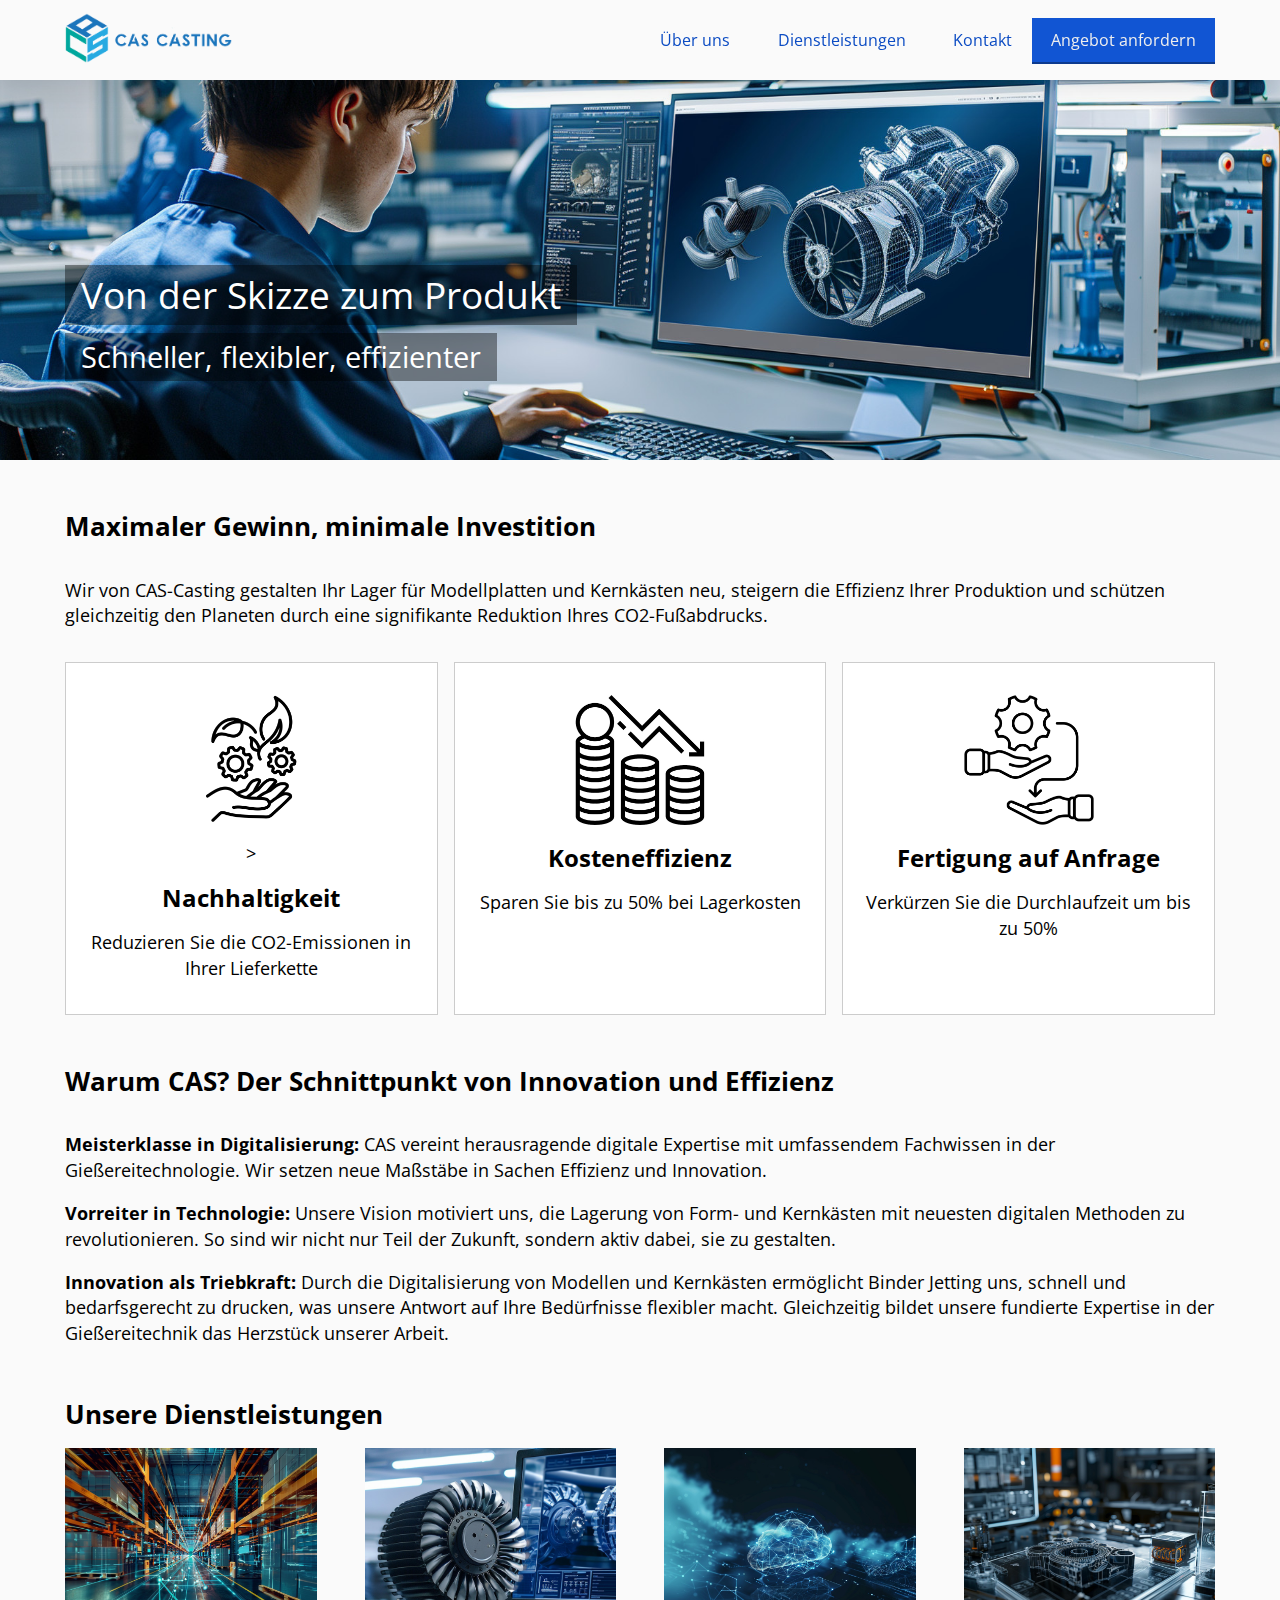
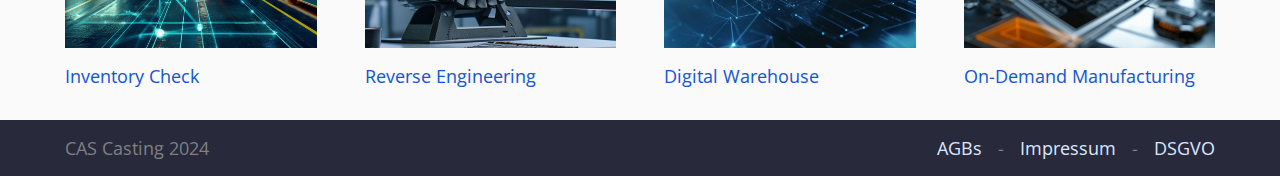
==== commit 5b2023ba: "Update index.html" ====
--- a/index.html
+++ b/index.html
@@ -181,7 +181,7 @@
                 <div>
                     <img src="images/die-ermassigung_komprimiert.jpg"
                         alt="Icon mit Münzstapeln und einem abwärtsgerichteten Pfeil, repräsentiert finanziellen Rückgang oder Kostenreduktion.">
-                    >
+
                     <div>Kosteneffizienz</div>
                     <p>Sparen Sie bis zu 50% bei Lagerkosten</p>
                 </div>
@@ -225,7 +225,7 @@
                 </a>
                 <a href="#ondemand">
                     <img src="images/ondemand-komprimiert.jpg"
-                        alt="on demand, detaillierte 3D-Konstruktion von Maschinenteilen."> >
+                        alt="on demand, detaillierte 3D-Konstruktion von Maschinenteilen.">
                     <div>On-Demand Manufacturing</div>
                 </a>
             </div>
@@ -236,7 +236,7 @@
         <div class="header">
             <img src="images/supplychain_komprimiert.jpg"
                 alt="Moderne Lagerhalle mit digitalen Netzwerkeffekten, die schnelle und effiziente Logistikprozesse darstellen.">
-            >
+
             <div class="headertext container">
                 <div class="large">Inventory Check</div>
                 <div class="small">Reduzieren Sie Lagerkosten mit Digital Casting</div>
@@ -293,7 +293,7 @@
         <div class="header">
             <img src="images/REVERSEENGINEERING_komprimiert.jpg"
                 alt="Reverse Engineering, Ingenieur analysiert ein komplexes 3D-Modell eines Turbinenmotors auf einem Computerbildschirm.">
-            >
+
             <div class="headertext container">
                 <div class="large">Reverse Engineering</div>
                 <div class="small">Revolution im Guss: Wo Innovation Form annimmt</div>
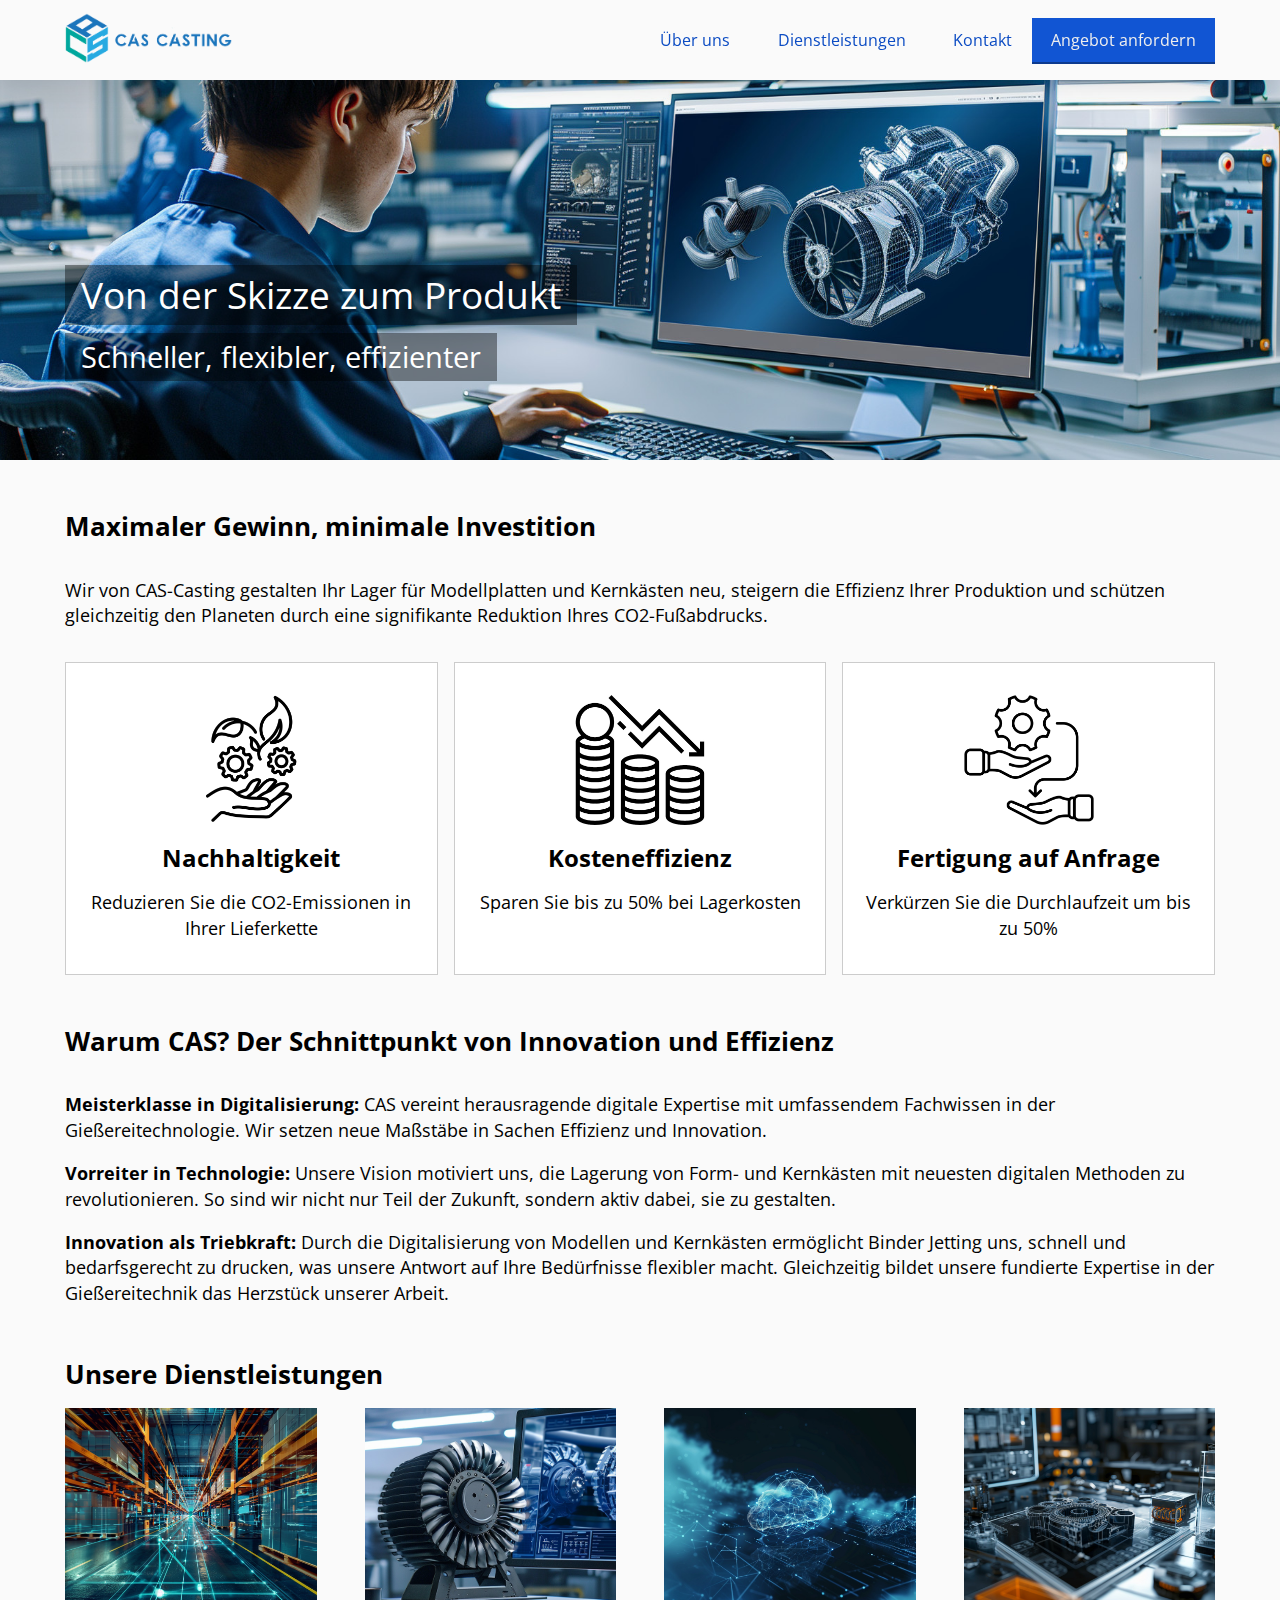
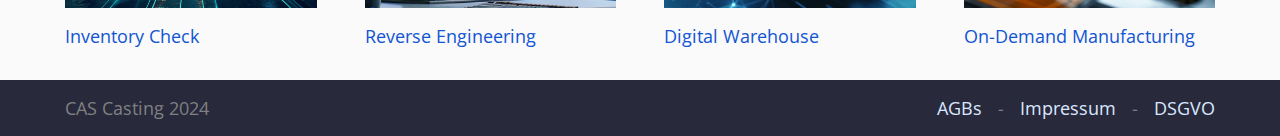
==== commit 07503d99: "> entfernt" ====
--- a/index.html
+++ b/index.html
@@ -174,14 +174,13 @@
             <div class="areas">
                 <div>
                     <img src="images/nachhaltige-entwicklung.png"
-                        alt="Icon für Nachhaltigkeit, Reduktion der CO2-Emissionen."> >
+                        alt="Icon für Nachhaltigkeit, Reduktion der CO2-Emissionen.">
                     <div>Nachhaltigkeit</div>
                     <p>Reduzieren Sie die CO2-Emissionen in Ihrer Lieferkette</p>
                 </div>
                 <div>
                     <img src="images/die-ermassigung_komprimiert.jpg"
                         alt="Icon mit Münzstapeln und einem abwärtsgerichteten Pfeil, repräsentiert finanziellen Rückgang oder Kostenreduktion.">
-
                     <div>Kosteneffizienz</div>
                     <p>Sparen Sie bis zu 50% bei Lagerkosten</p>
                 </div>
